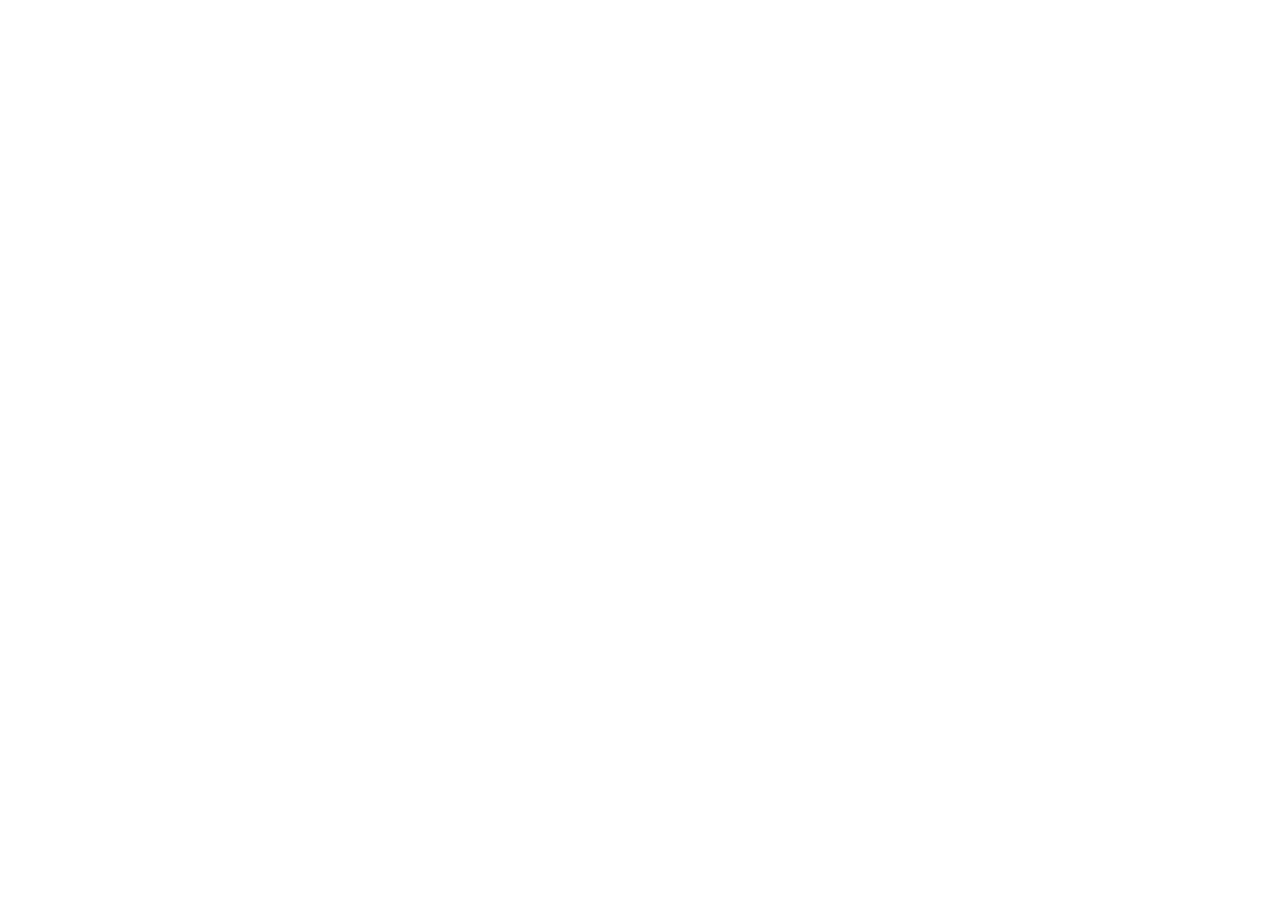
==== Fichiers_prog/index.html @ a29bec9f "organisation des fichiers" ====
<!DOCTYPE html>
<html lang="fr">
<head>
    <meta charset="UTF-8">
    <meta name="viewport" content="width=device-width, initial-scale=1.0">
    <link rel="stylesheet" href="portfolio.css">
    <title></title>
</head>
<script src="portfolio.js"></script>
<body>

</body>
</html>
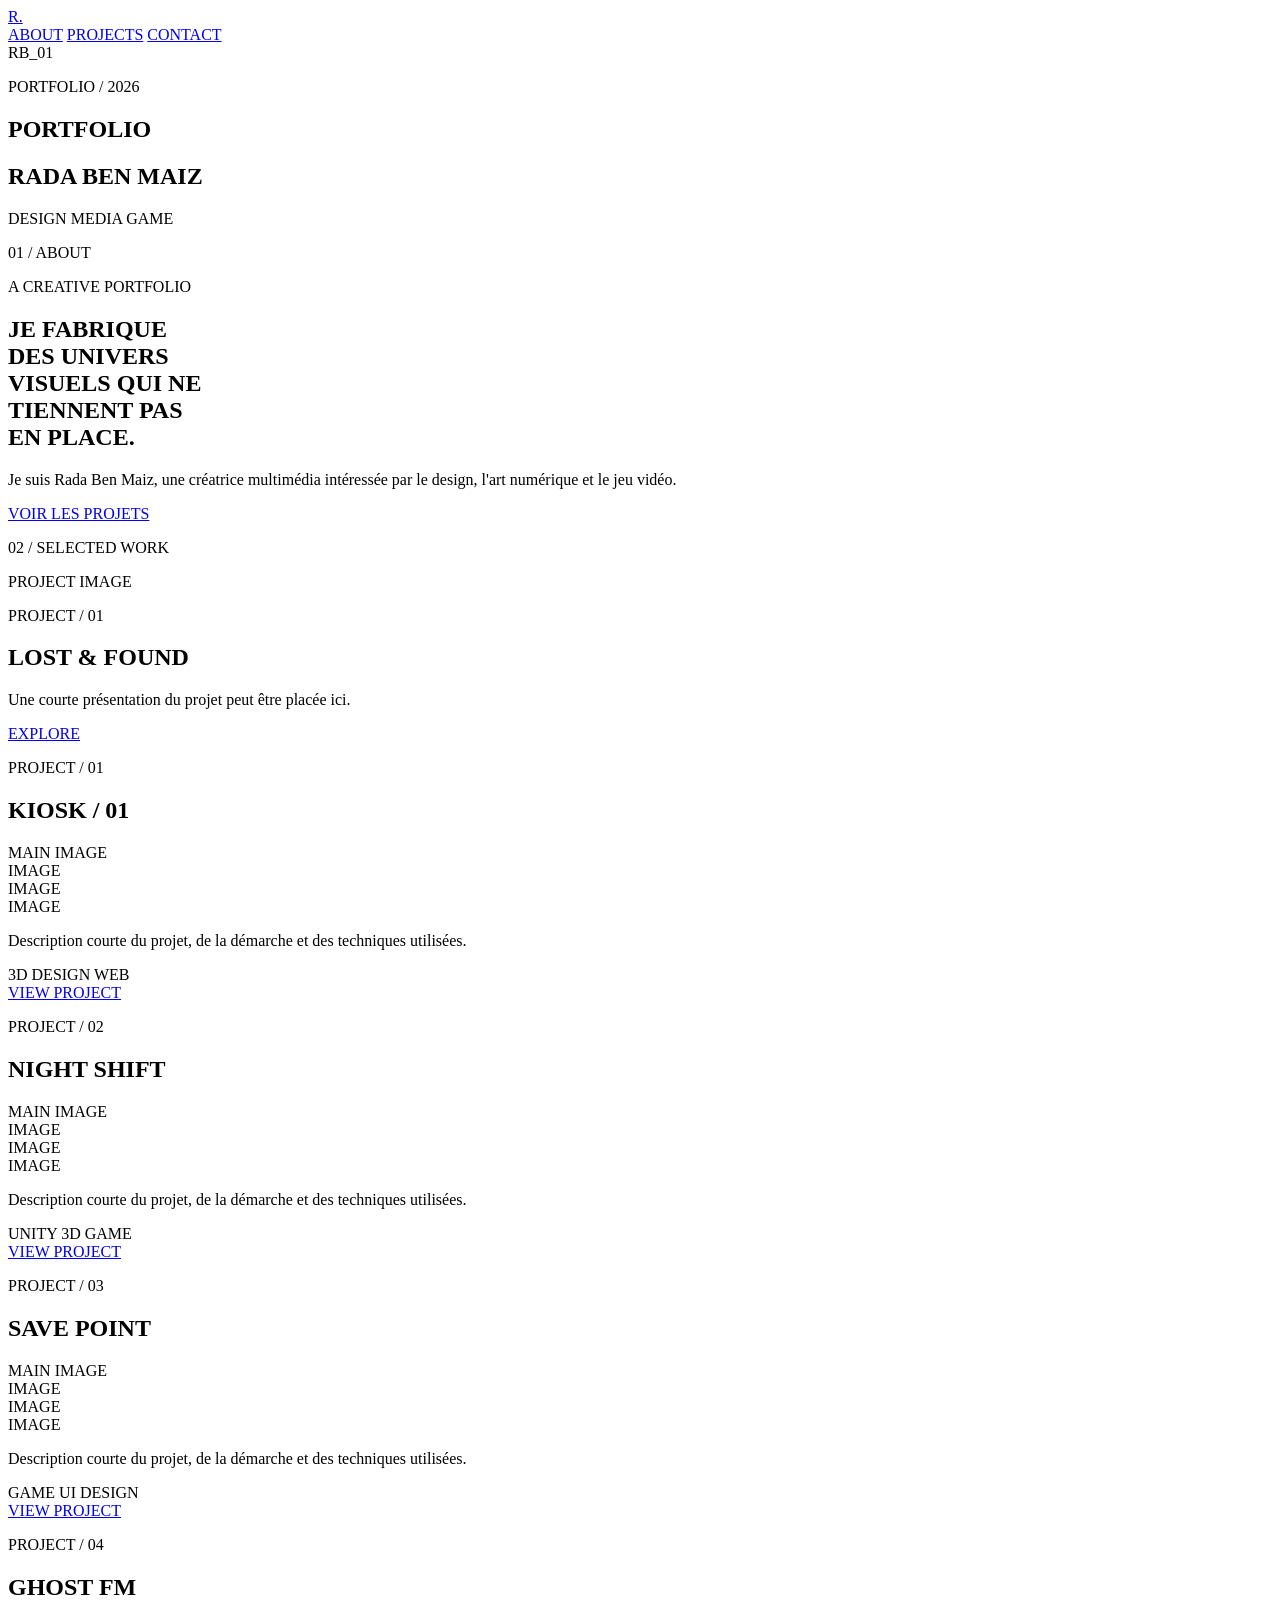
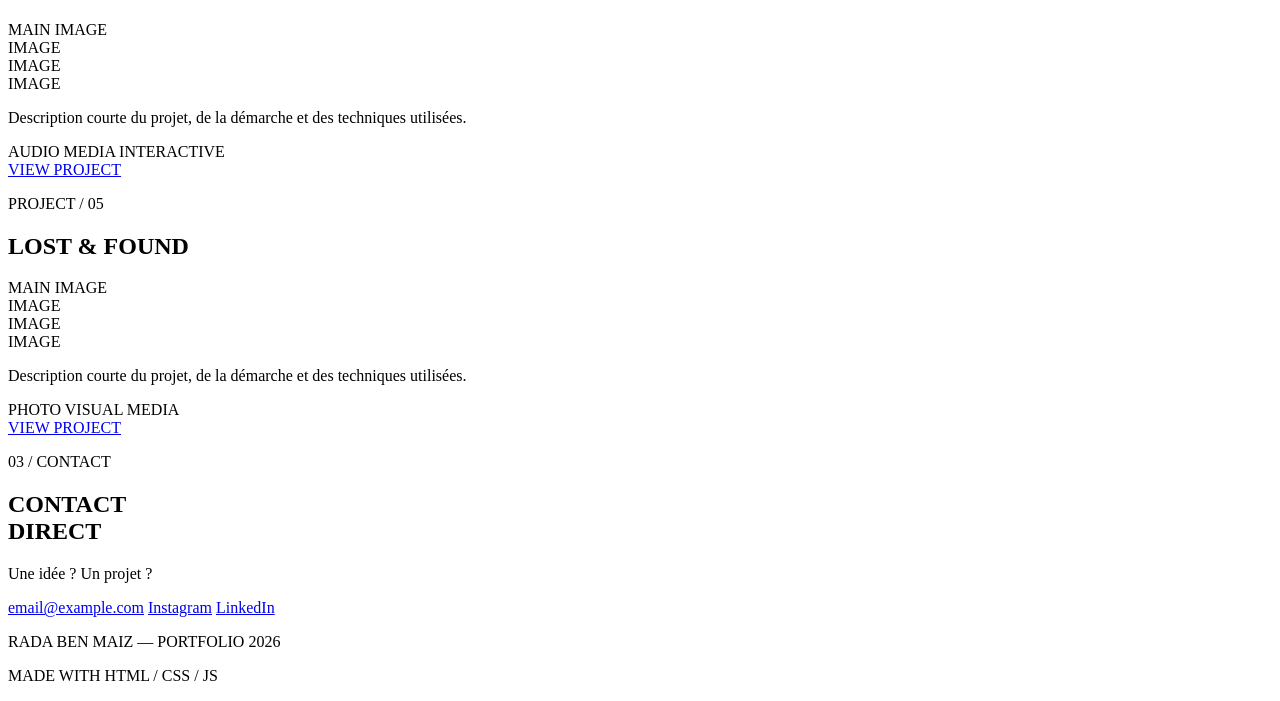
==== commit 022be4a3: "commit code squelette du site (ai)" ====
--- a/Fichiers_prog/index.html
+++ b/Fichiers_prog/index.html
@@ -3,11 +3,335 @@
 <head>
     <meta charset="UTF-8">
     <meta name="viewport" content="width=device-width, initial-scale=1.0">
-    <link rel="stylesheet" href="portfolio.css">
-    <title></title>
+
+    <title>Portfolio — Rada Ben Maiz</title>
+
+    <!-- Google Fonts -->
+    <link rel="preconnect" href="https://fonts.googleapis.com">
+    <link rel="preconnect" href="https://fonts.gstatic.com" crossorigin>
+    <link href="https://fonts.googleapis.com/css2?family=Bangers&family=Space+Mono:wght@400;700&display=swap" rel="stylesheet">
+
+    <link rel="stylesheet" href="Documentation/portfolio.css">
 </head>
-<script src="portfolio.js"></script>
+
 <body>
+
+    <!-- =========================
+         HEADER
+    ========================== -->
+    <header class="site-header">
+        <a href="#home" class="logo">R.</a>
+
+        <nav class="main-nav">
+            <a href="#about">ABOUT</a>
+            <a href="#projects">PROJECTS</a>
+            <a href="#contact">CONTACT</a>
+        </nav>
+
+        <span class="header-code">RB_01</span>
+    </header>
+
+
+    <main>
+
+        <!-- =========================
+             HERO
+        ========================== -->
+        <section id="home" class="hero section-dark">
+
+            <div class="hero-decoration hero-green"></div>
+
+            <p class="small-label">PORTFOLIO / 2026</p>
+
+            <h1>PORTFOLIO</h1>
+
+            <h2>RADA BEN MAIZ</h2>
+
+            <div class="hero-note">
+                <span>DESIGN</span>
+                <span>MEDIA</span>
+                <span>GAME</span>
+            </div>
+
+            <div class="hero-line"></div>
+
+        </section>
+
+
+        <!-- =========================
+             INTRODUCTION
+        ========================== -->
+        <section id="about" class="intro section-pink">
+
+            <p class="small-label">01 / ABOUT</p>
+
+            <div class="intro-content">
+                <div>
+                    <p class="intro-small">A CREATIVE PORTFOLIO</p>
+
+                    <h2>
+                        JE FABRIQUE<br>
+                        DES UNIVERS<br>
+                        VISUELS QUI NE<br>
+                        TIENNENT PAS<br>
+                        EN PLACE.
+                    </h2>
+                </div>
+
+                <div class="intro-text">
+                    <p>
+                        Je suis Rada Ben Maiz, une créatrice multimédia
+                        intéressée par le design, l'art numérique et le jeu vidéo.
+                    </p>
+
+                    <a href="#projects" class="button">VOIR LES PROJETS</a>
+                </div>
+            </div>
+
+        </section>
+
+
+        <!-- =========================
+             PROJECT INTRO / FEATURED
+        ========================== -->
+        <section class="featured section-dark">
+
+            <p class="small-label">02 / SELECTED WORK</p>
+
+            <div class="featured-card">
+                <div class="image-placeholder">
+                    <span>PROJECT IMAGE</span>
+                </div>
+
+                <div class="featured-info">
+                    <p class="project-number">PROJECT / 01</p>
+                    <h2>LOST & FOUND</h2>
+                    <p>
+                        Une courte présentation du projet peut être placée ici.
+                    </p>
+
+                    <a href="#projects" class="button button-green">EXPLORE</a>
+                </div>
+            </div>
+
+        </section>
+
+
+        <!-- =========================
+             PROJECTS
+        ========================== -->
+        <section id="projects" class="projects">
+
+            <!-- KIOSK -->
+            <article class="project project-green">
+
+                <div class="project-header">
+                    <p class="small-label">PROJECT / 01</p>
+                    <h2>KIOSK / 01</h2>
+                </div>
+
+                <div class="project-main-image image-placeholder">
+                    <span>MAIN IMAGE</span>
+                </div>
+
+                <div class="project-gallery">
+                    <div class="image-placeholder"><span>IMAGE</span></div>
+                    <div class="image-placeholder"><span>IMAGE</span></div>
+                    <div class="image-placeholder"><span>IMAGE</span></div>
+                </div>
+
+                <div class="project-description">
+                    <p>
+                        Description courte du projet, de la démarche et des
+                        techniques utilisées.
+                    </p>
+
+                    <div class="tags">
+                        <span>3D</span>
+                        <span>DESIGN</span>
+                        <span>WEB</span>
+                    </div>
+
+                    <a href="#" class="button button-green">VIEW PROJECT</a>
+                </div>
+
+            </article>
+
+
+            <!-- NIGHT SHIFT -->
+            <article class="project project-pink">
+
+                <div class="project-header">
+                    <p class="small-label">PROJECT / 02</p>
+                    <h2>NIGHT SHIFT</h2>
+                </div>
+
+                <div class="project-main-image image-placeholder">
+                    <span>MAIN IMAGE</span>
+                </div>
+
+                <div class="project-gallery">
+                    <div class="image-placeholder"><span>IMAGE</span></div>
+                    <div class="image-placeholder"><span>IMAGE</span></div>
+                    <div class="image-placeholder"><span>IMAGE</span></div>
+                </div>
+
+                <div class="project-description">
+                    <p>
+                        Description courte du projet, de la démarche et des
+                        techniques utilisées.
+                    </p>
+
+                    <div class="tags">
+                        <span>UNITY</span>
+                        <span>3D</span>
+                        <span>GAME</span>
+                    </div>
+
+                    <a href="#" class="button button-pink">VIEW PROJECT</a>
+                </div>
+
+            </article>
+
+
+            <!-- SAVE POINT -->
+            <article class="project project-green">
+
+                <div class="project-header">
+                    <p class="small-label">PROJECT / 03</p>
+                    <h2>SAVE POINT</h2>
+                </div>
+
+                <div class="project-main-image image-placeholder">
+                    <span>MAIN IMAGE</span>
+                </div>
+
+                <div class="project-gallery">
+                    <div class="image-placeholder"><span>IMAGE</span></div>
+                    <div class="image-placeholder"><span>IMAGE</span></div>
+                    <div class="image-placeholder"><span>IMAGE</span></div>
+                </div>
+
+                <div class="project-description">
+                    <p>
+                        Description courte du projet, de la démarche et des
+                        techniques utilisées.
+                    </p>
+
+                    <div class="tags">
+                        <span>GAME</span>
+                        <span>UI</span>
+                        <span>DESIGN</span>
+                    </div>
+
+                    <a href="#" class="button button-green">VIEW PROJECT</a>
+                </div>
+
+            </article>
+
+
+            <!-- GHOST FM -->
+            <article class="project project-pink">
+
+                <div class="project-header">
+                    <p class="small-label">PROJECT / 04</p>
+                    <h2>GHOST FM</h2>
+                </div>
+
+                <div class="project-main-image image-placeholder">
+                    <span>MAIN IMAGE</span>
+                </div>
+
+                <div class="project-gallery">
+                    <div class="image-placeholder"><span>IMAGE</span></div>
+                    <div class="image-placeholder"><span>IMAGE</span></div>
+                    <div class="image-placeholder"><span>IMAGE</span></div>
+                </div>
+
+                <div class="project-description">
+                    <p>
+                        Description courte du projet, de la démarche et des
+                        techniques utilisées.
+                    </p>
+
+                    <div class="tags">
+                        <span>AUDIO</span>
+                        <span>MEDIA</span>
+                        <span>INTERACTIVE</span>
+                    </div>
+
+                    <a href="#" class="button button-pink">VIEW PROJECT</a>
+                </div>
+
+            </article>
+
+
+            <!-- LOST & FOUND -->
+            <article class="project project-green">
+
+                <div class="project-header">
+                    <p class="small-label">PROJECT / 05</p>
+                    <h2>LOST & FOUND</h2>
+                </div>
+
+                <div class="project-main-image image-placeholder">
+                    <span>MAIN IMAGE</span>
+                </div>
+
+                <div class="project-gallery">
+                    <div class="image-placeholder"><span>IMAGE</span></div>
+                    <div class="image-placeholder"><span>IMAGE</span></div>
+                    <div class="image-placeholder"><span>IMAGE</span></div>
+                </div>
+
+                <div class="project-description">
+                    <p>
+                        Description courte du projet, de la démarche et des
+                        techniques utilisées.
+                    </p>
+
+                    <div class="tags">
+                        <span>PHOTO</span>
+                        <span>VISUAL</span>
+                        <span>MEDIA</span>
+                    </div>
+
+                    <a href="#" class="button button-green">VIEW PROJECT</a>
+                </div>
+
+            </article>
+
+        </section>
+
+
+        <!-- =========================
+             CONTACT
+        ========================== -->
+        <section id="contact" class="contact section-pink">
+
+            <p class="small-label">03 / CONTACT</p>
+
+            <h2>
+                CONTACT<br>
+                DIRECT
+            </h2>
+
+            <div class="contact-box">
+                <p>Une idée ? Un projet ?</p>
+                <a href="mailto:email@example.com">email@example.com</a>
+                <a href="#">Instagram</a>
+                <a href="#">LinkedIn</a>
+            </div>
+
+        </section>
+
+    </main>
+
+
+    <footer class="site-footer">
+        <p>RADA BEN MAIZ — PORTFOLIO 2026</p>
+        <p>MADE WITH HTML / CSS / JS</p>
+    </footer>
 
 </body>
 </html>
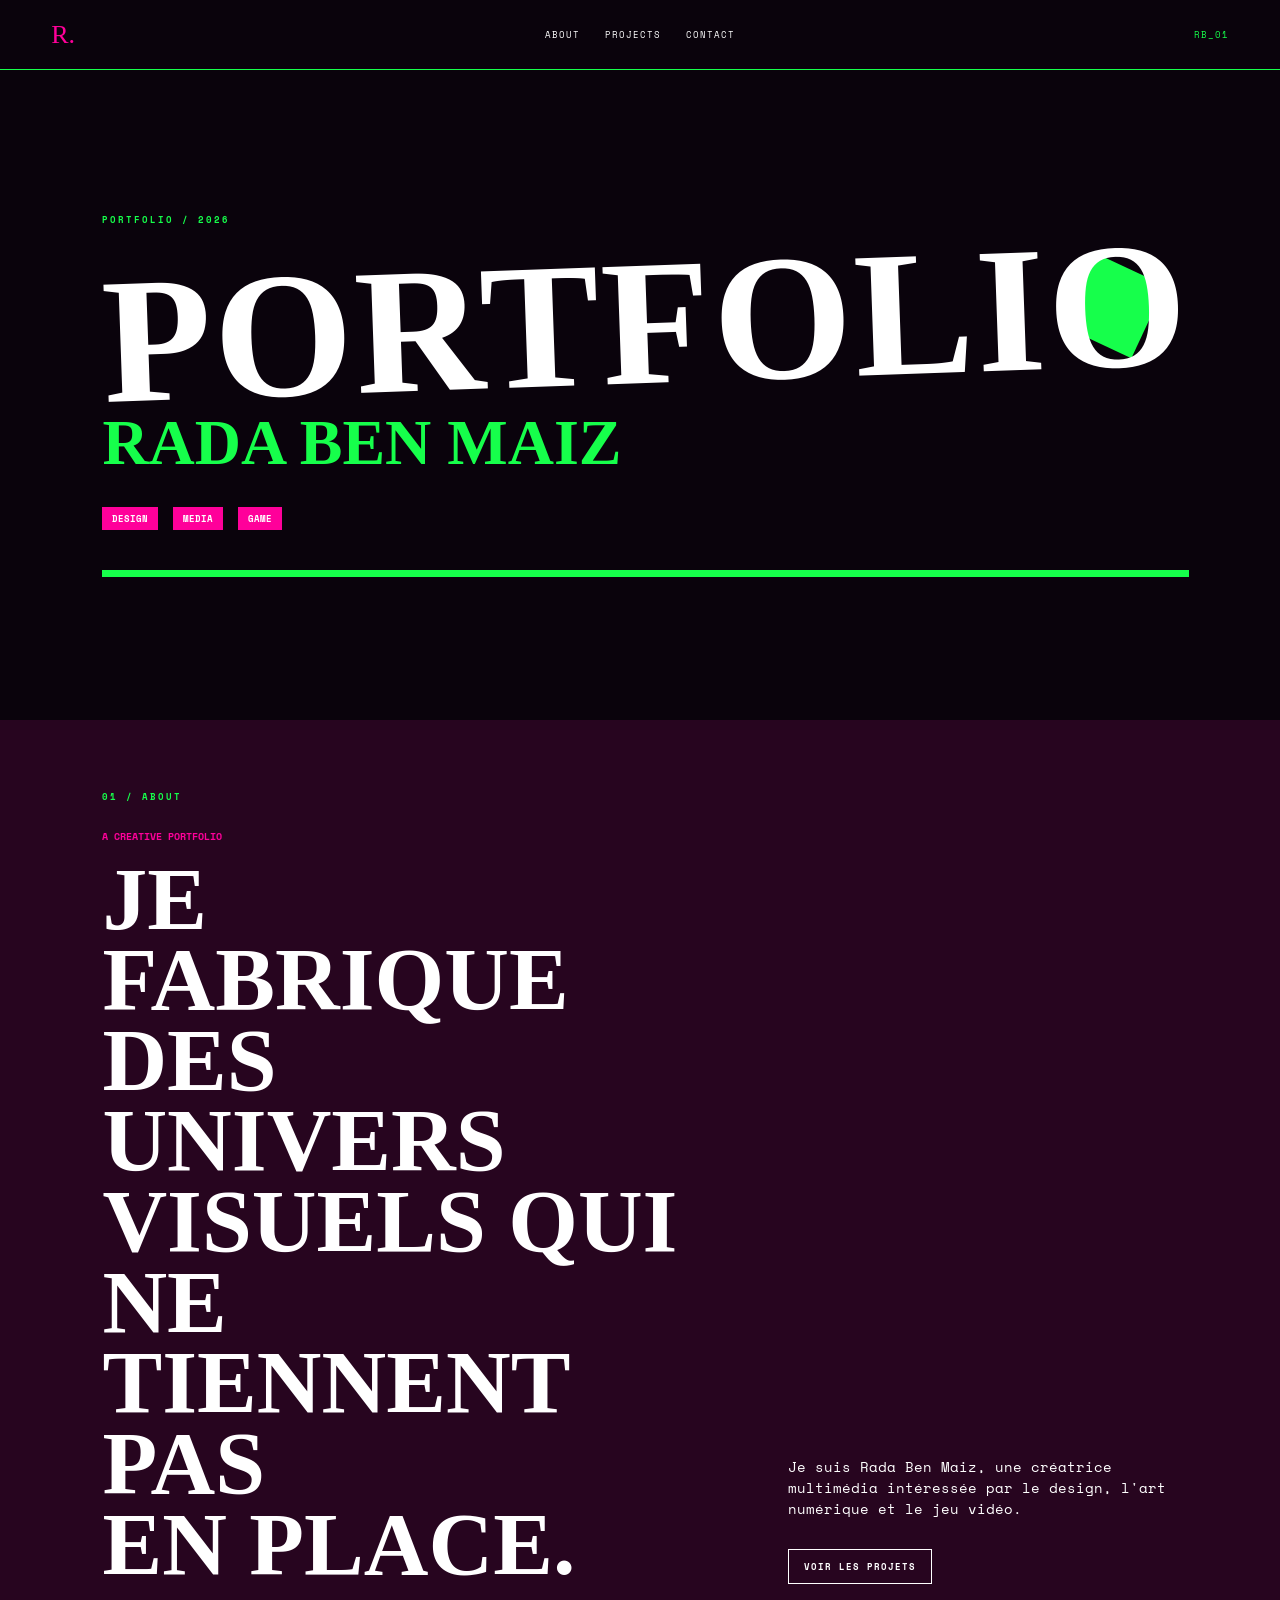
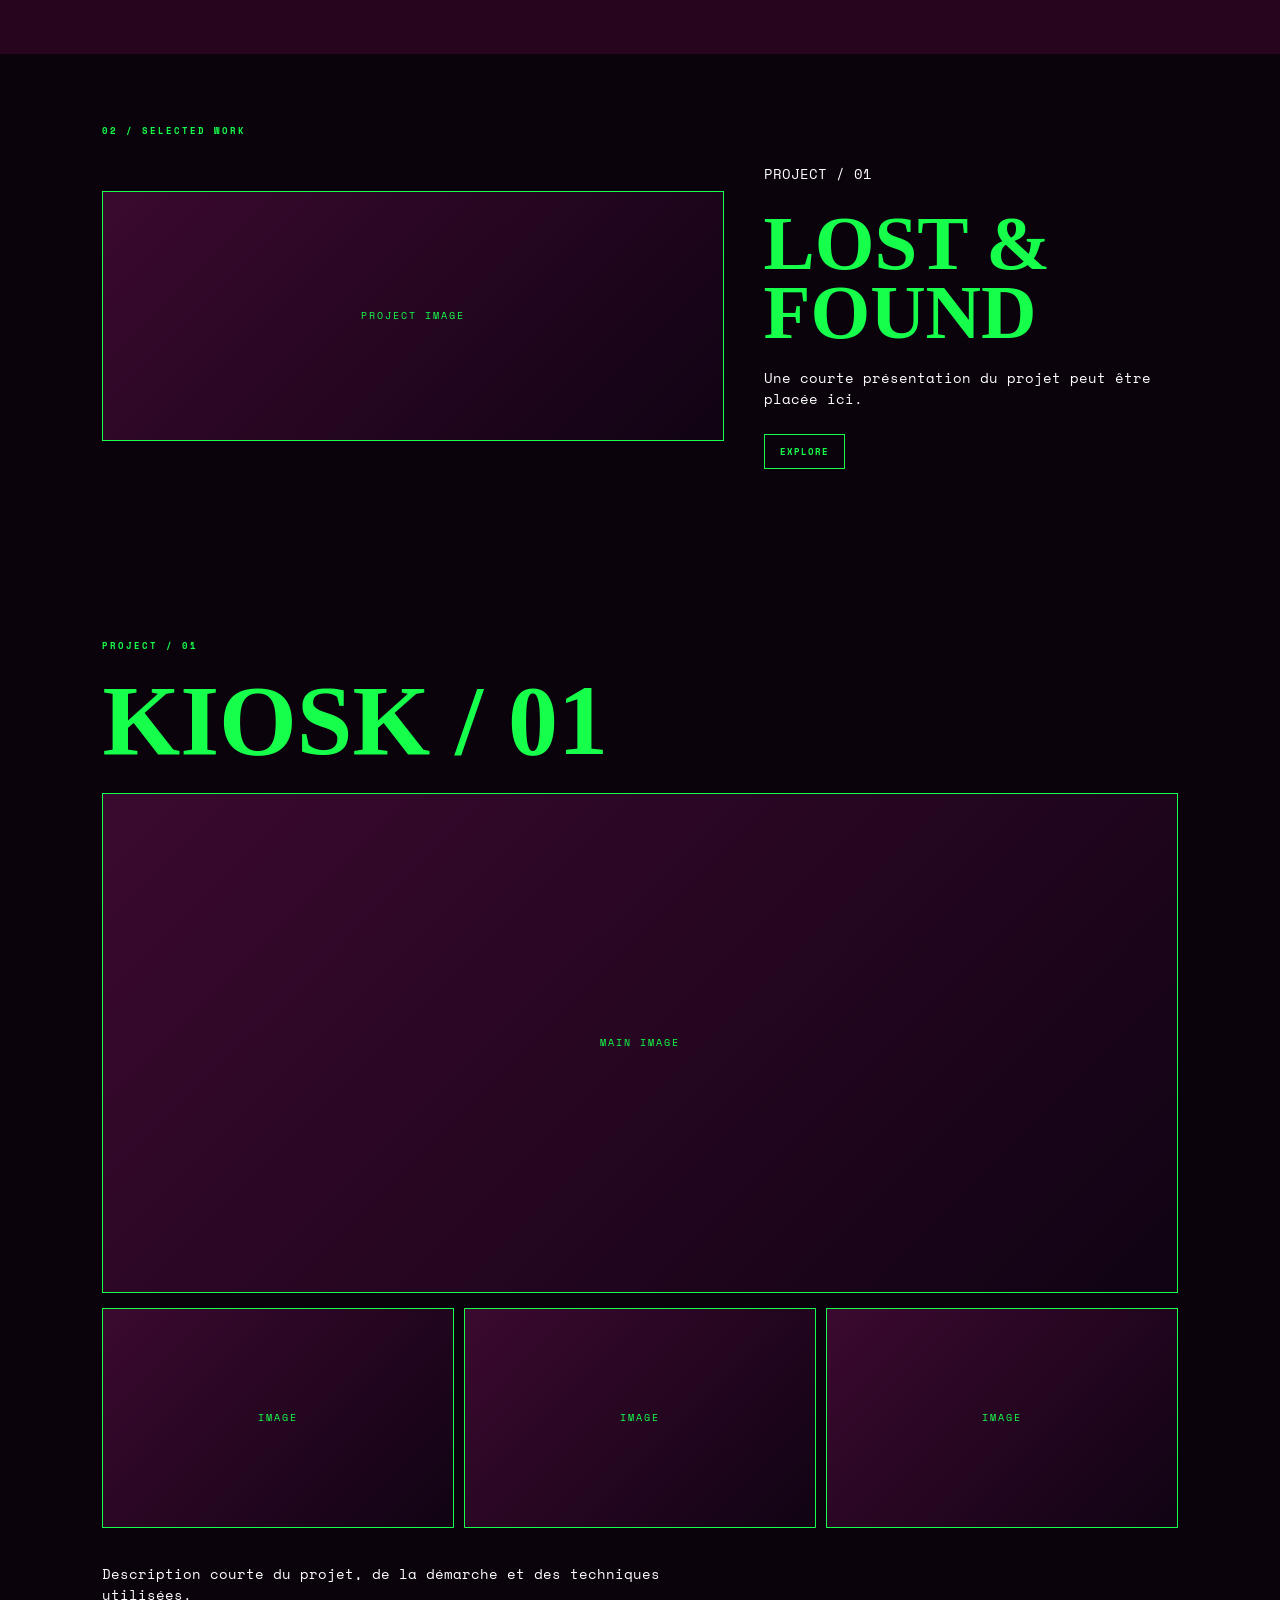
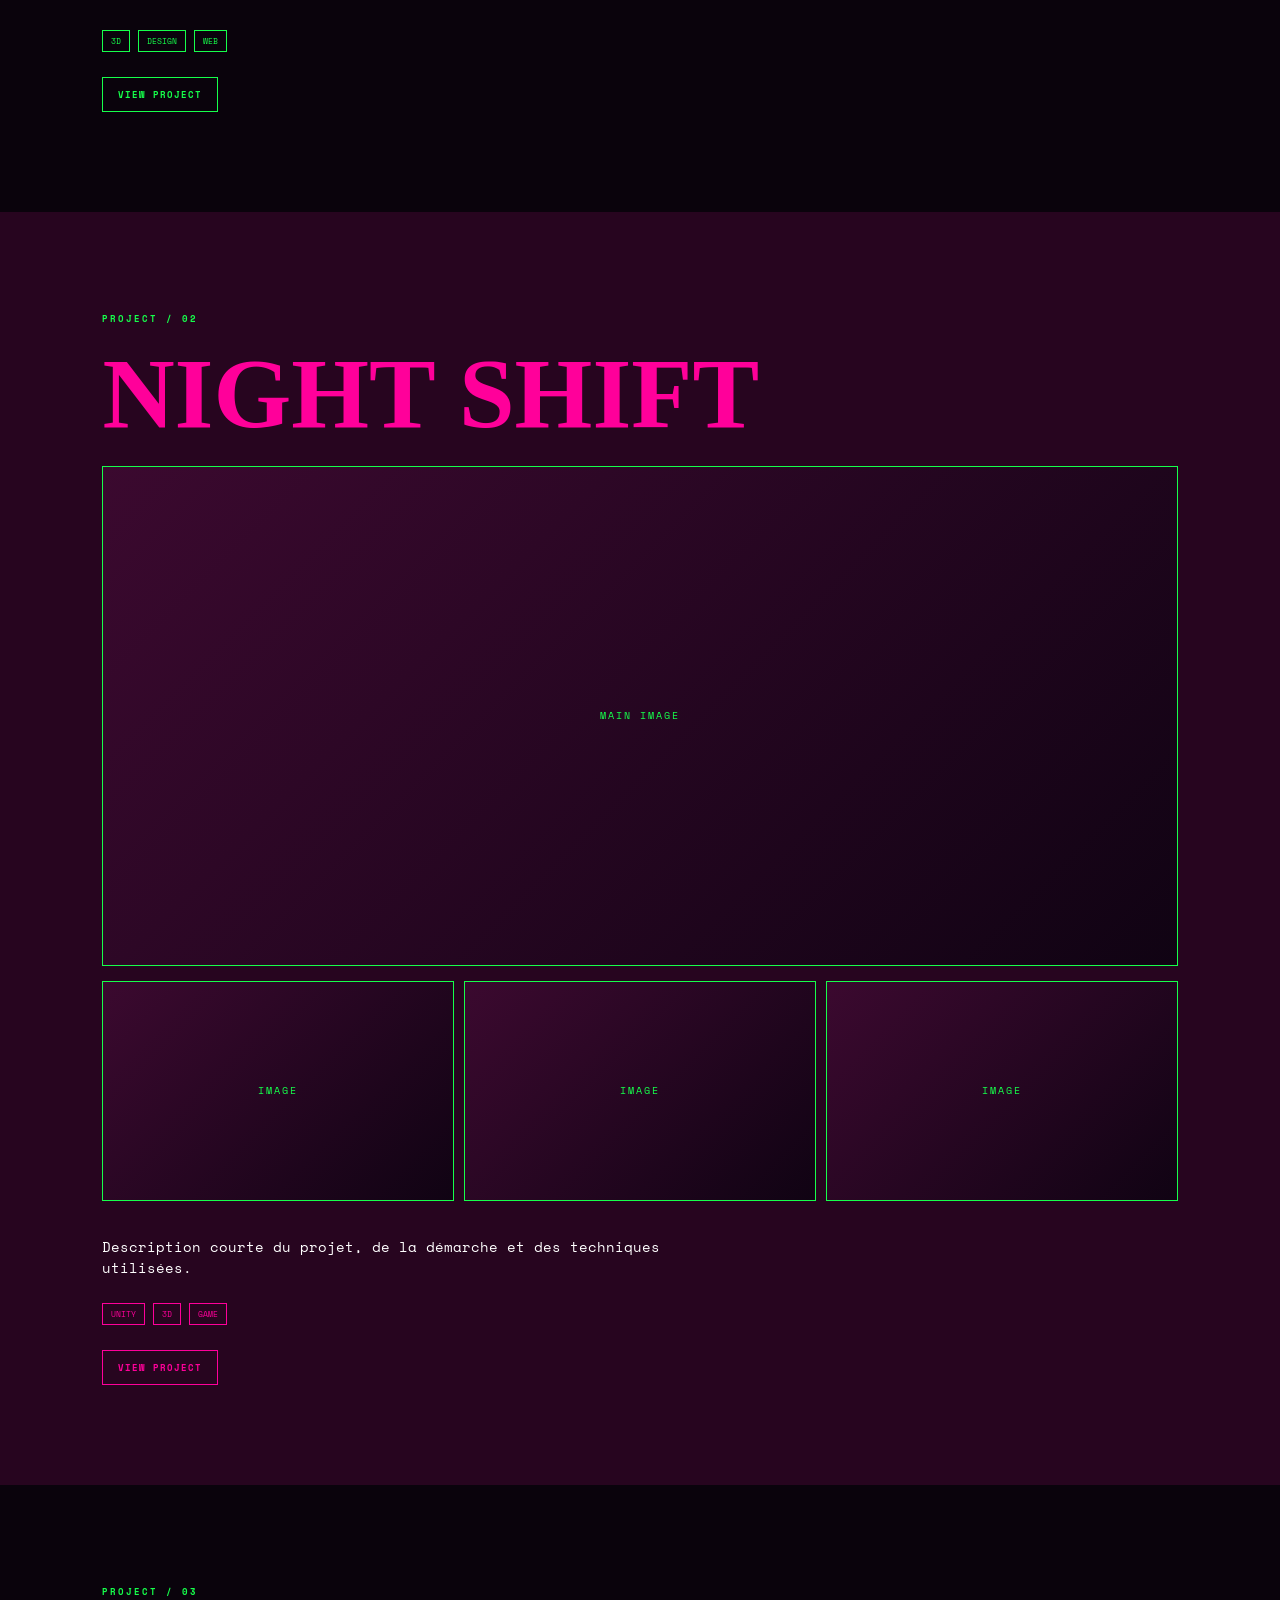
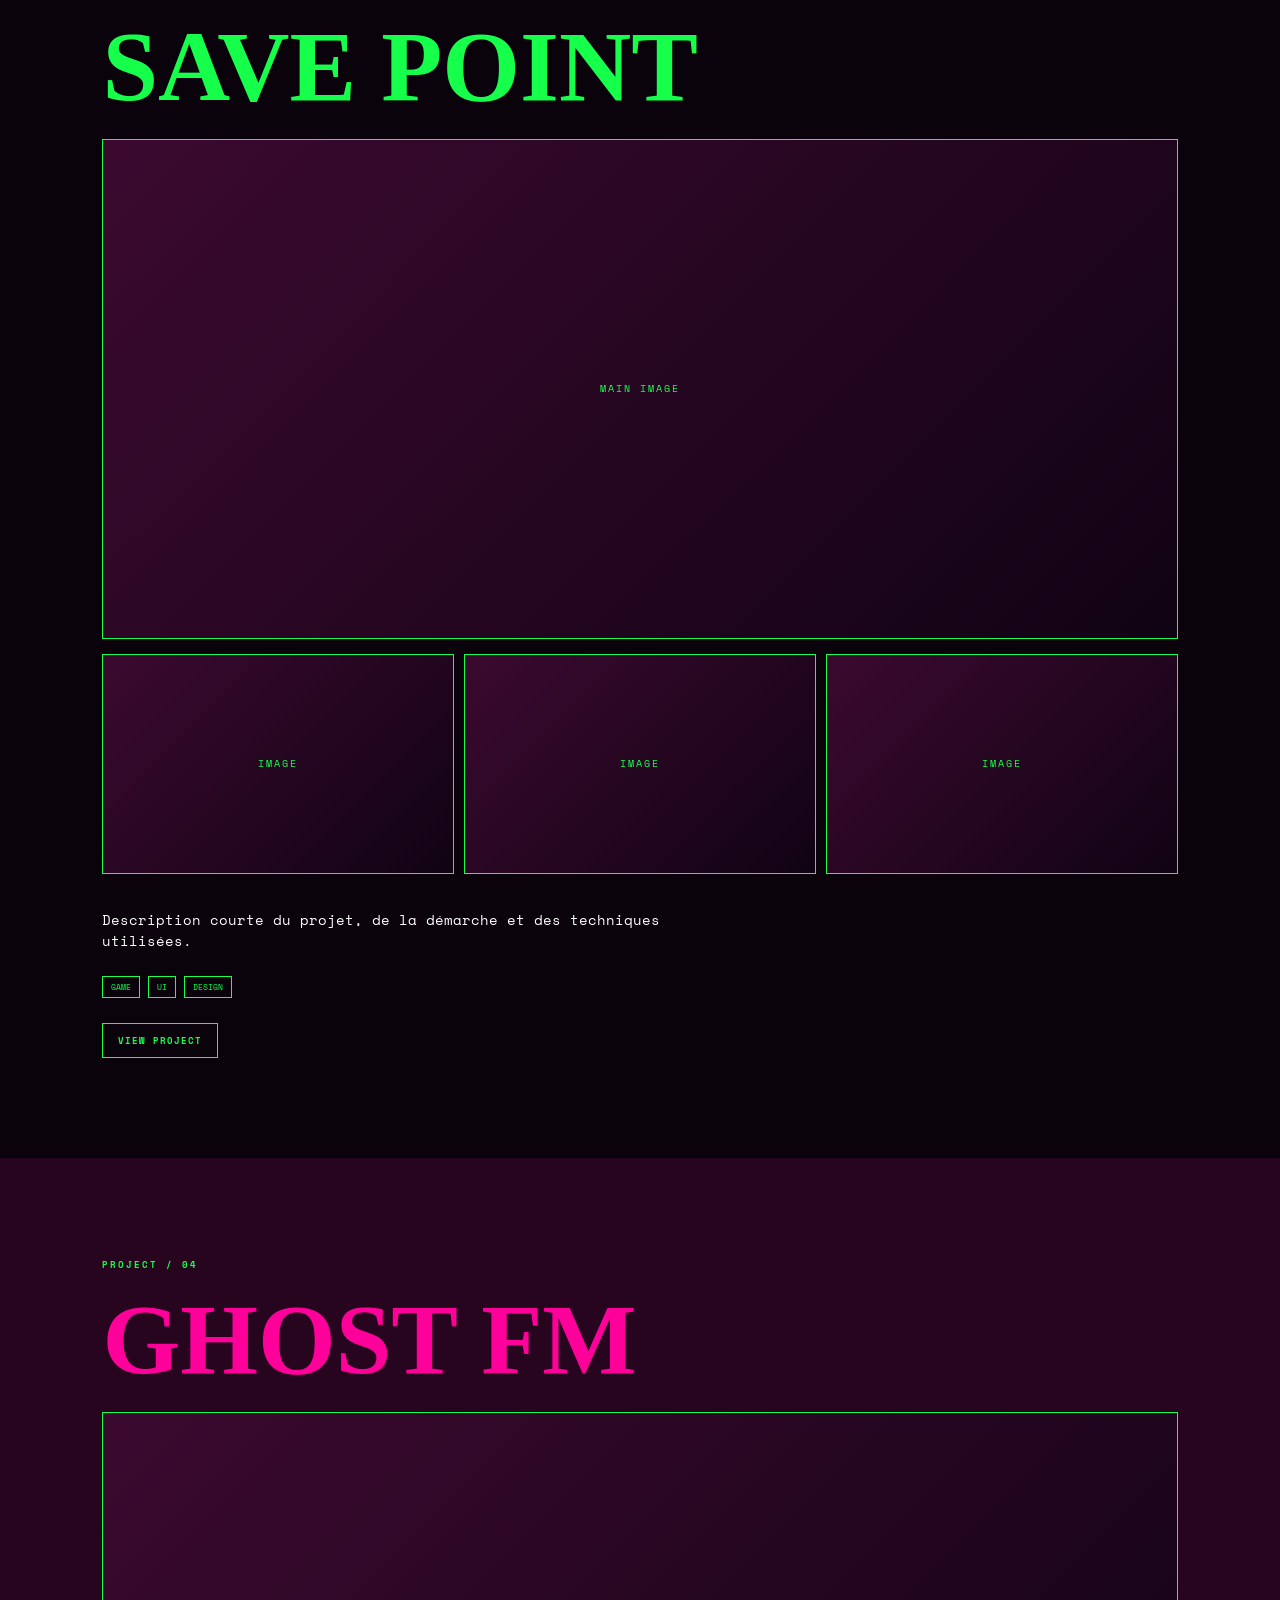
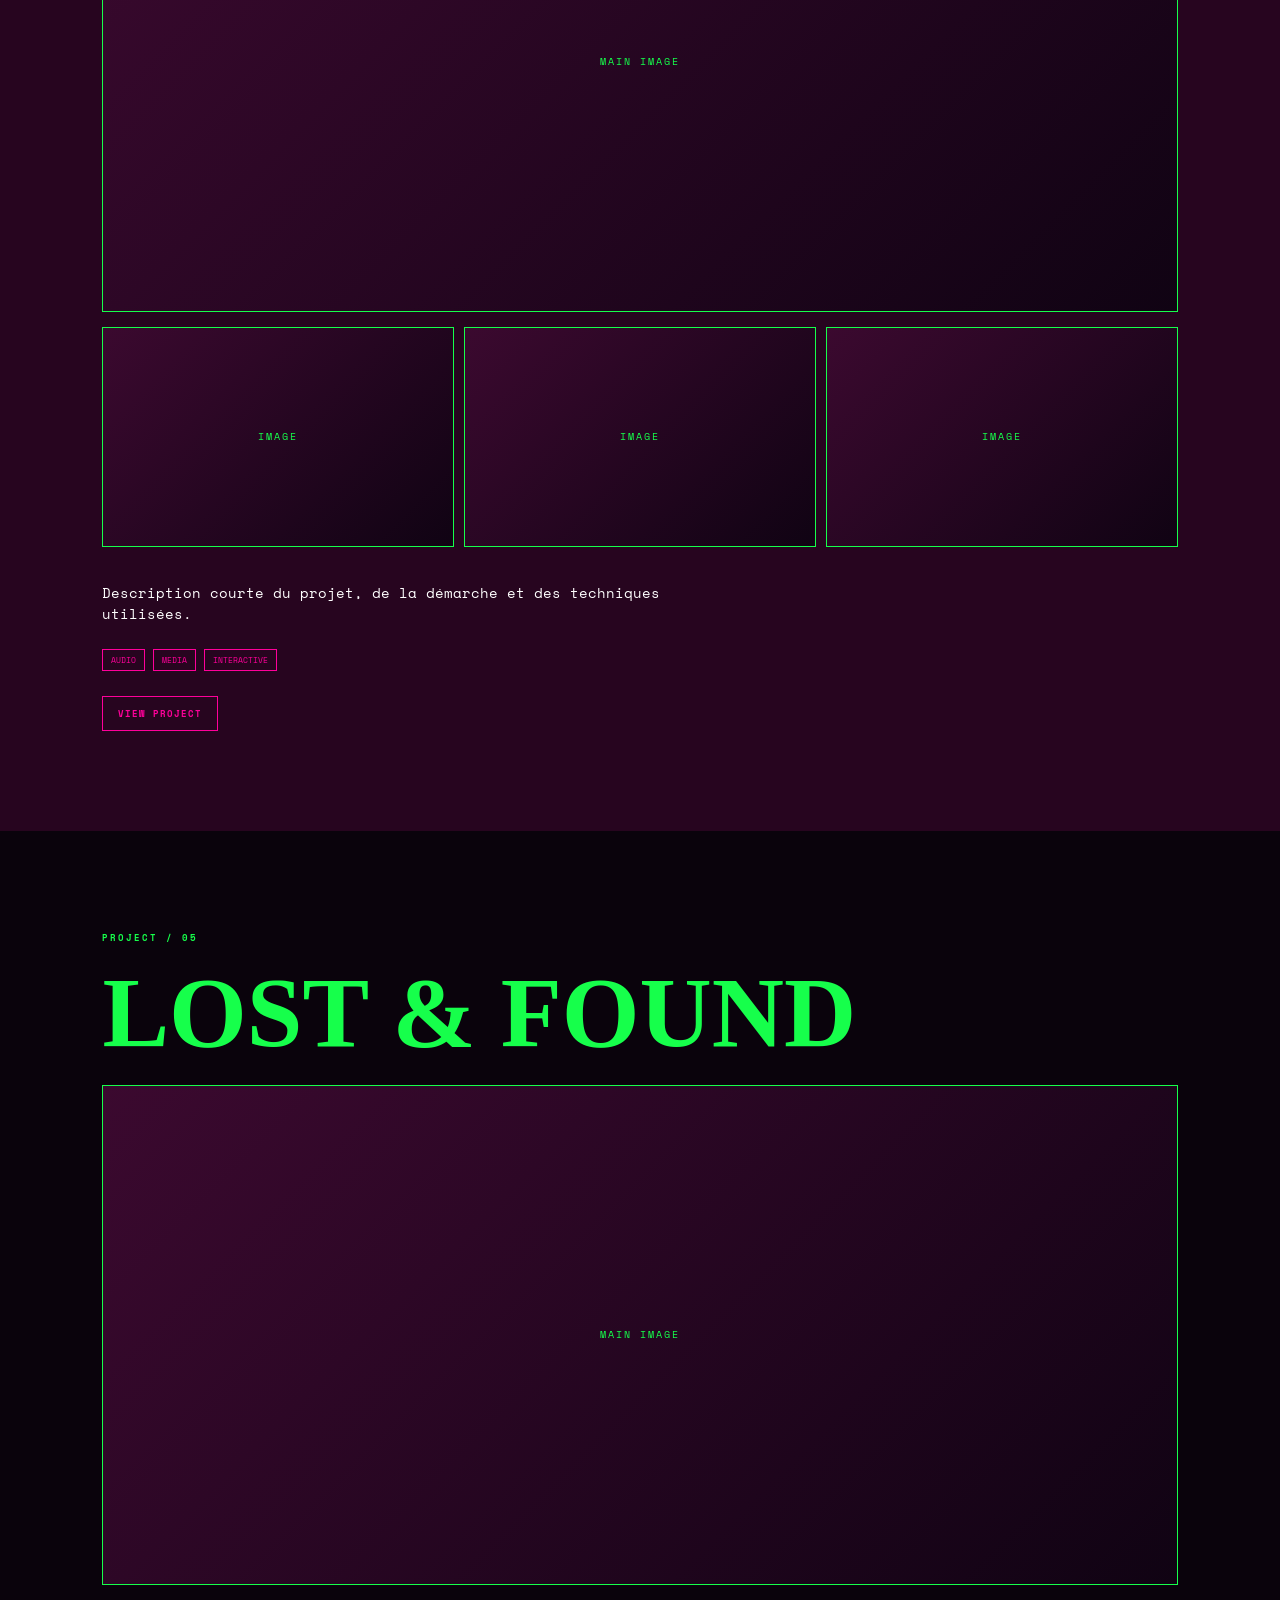
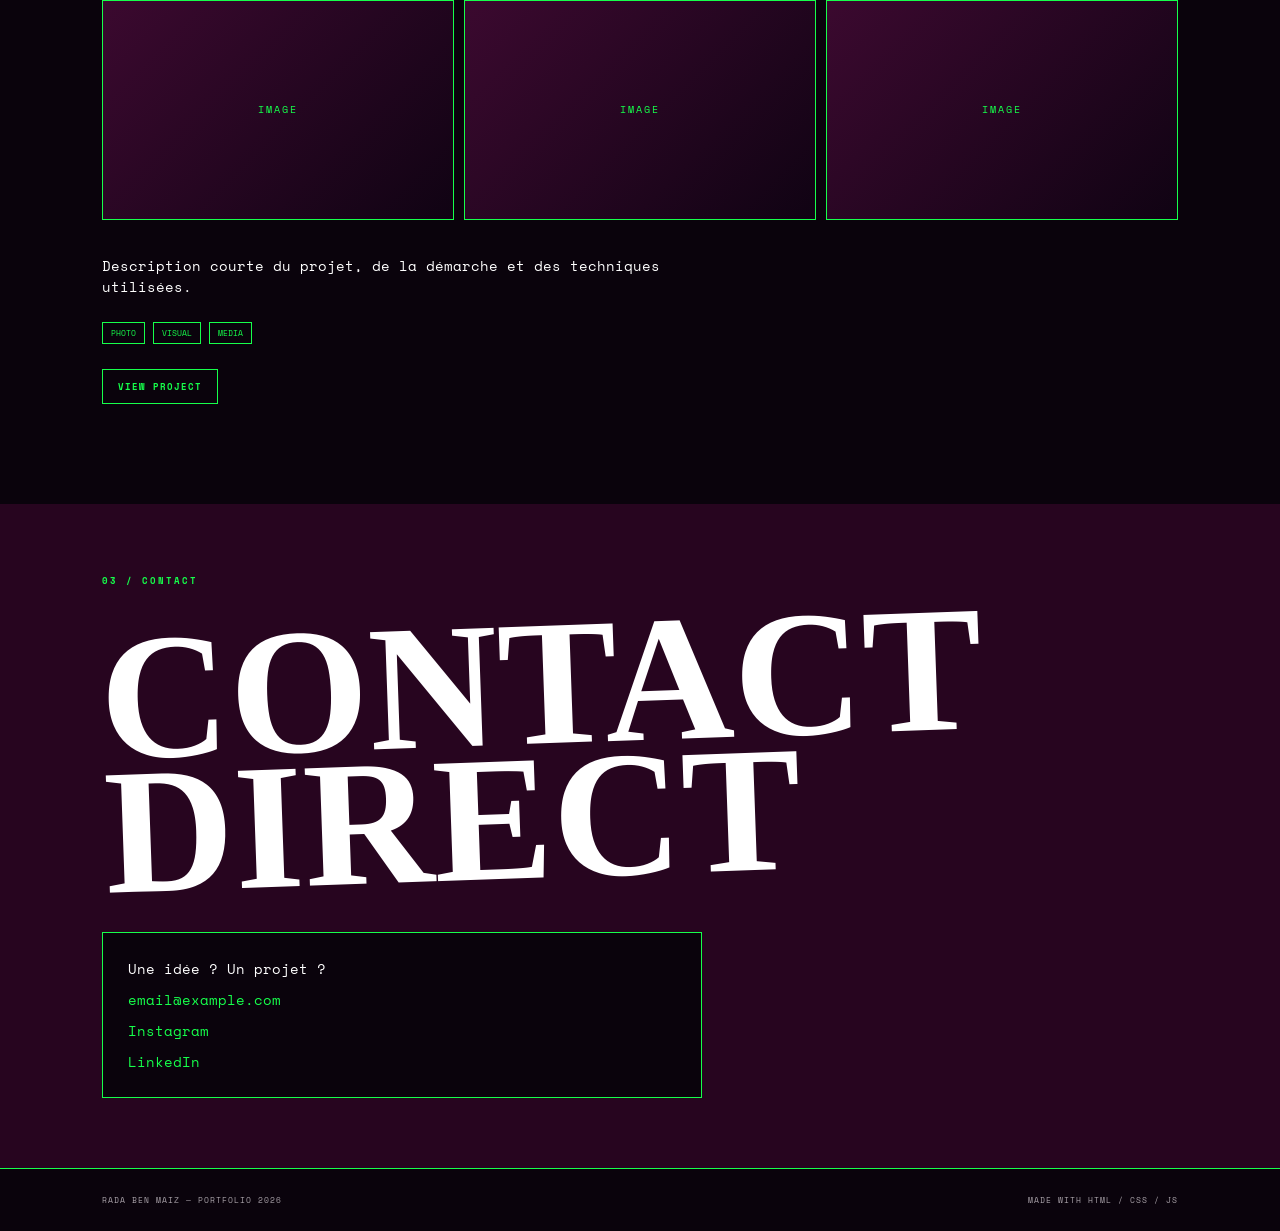
==== commit a5c29094: "commit ajout d'infromations dans le journal, modification du HTML afin de reparer des bugs manuellem" ====
--- a/Fichiers_prog/index.html
+++ b/Fichiers_prog/index.html
@@ -11,7 +11,7 @@
     <link rel="preconnect" href="https://fonts.gstatic.com" crossorigin>
     <link href="https://fonts.googleapis.com/css2?family=Bangers&family=Space+Mono:wght@400;700&display=swap" rel="stylesheet">
 
-    <link rel="stylesheet" href="Documentation/portfolio.css">
+    <link rel="stylesheet" href="/Fichiers_prog/portfolio.css">
 </head>
 
 <body>
--- a/Fichiers_prog/portfolio.css
+++ b/Fichiers_prog/portfolio.css
@@ -0,0 +1,556 @@
+/* ==================================================
+   VARIABLES
+================================================== */
+
+:root {
+    --black: #0a030c;
+    --black-soft: #100313;
+    --purple: #27051f;
+    --purple-light: #3b092f;
+
+    --green: #16ff4b;
+    --pink: #ff009a;
+
+    --white: #ffffff;
+    --grey: #aaa3aa;
+
+    --font-title: "Bangers", cursive;
+    --font-body: "Space Mono", monospace;
+}
+
+
+/* ==================================================
+   RESET / BASE
+================================================== */
+
+* {
+    box-sizing: border-box;
+    margin: 0;
+    padding: 0;
+}
+
+html {
+    scroll-behavior: smooth;
+}
+
+body {
+    background: var(--black);
+    color: var(--white);
+    font-family: var(--font-body);
+    font-size: 14px;
+    line-height: 1.5;
+}
+
+img {
+    display: block;
+    max-width: 100%;
+}
+
+a {
+    color: inherit;
+    text-decoration: none;
+}
+
+
+/* ==================================================
+   HEADER
+================================================== */
+
+.site-header {
+    min-height: 55px;
+    padding: 15px 4vw;
+
+    display: grid;
+    grid-template-columns: 1fr auto 1fr;
+    align-items: center;
+
+    border-bottom: 1px solid var(--green);
+    background: var(--black);
+
+    position: sticky;
+    top: 0;
+    z-index: 10;
+}
+
+.logo {
+    color: var(--pink);
+    font-family: var(--font-title);
+    font-size: 26px;
+}
+
+.main-nav {
+    display: grid;
+    grid-template-columns: repeat(3, auto);
+    gap: 25px;
+}
+
+.main-nav a,
+.header-code {
+    font-size: 9px;
+    letter-spacing: 1px;
+}
+
+.main-nav a:hover {
+    color: var(--green);
+}
+
+.header-code {
+    justify-self: end;
+    color: var(--green);
+}
+
+
+/* ==================================================
+   GENERAL SECTIONS
+================================================== */
+
+section {
+    padding: 70px 8vw;
+}
+
+.section-dark {
+    background: var(--black);
+}
+
+.section-pink {
+    background: var(--purple);
+}
+
+.small-label {
+    margin-bottom: 25px;
+
+    color: var(--green);
+    font-size: 9px;
+    font-weight: 700;
+    letter-spacing: 2px;
+    text-transform: uppercase;
+}
+
+
+/* ==================================================
+   HERO
+================================================== */
+
+.hero {
+    min-height: 650px;
+
+    display: grid;
+    align-content: center;
+
+    position: relative;
+    overflow: hidden;
+}
+
+.hero h1 {
+    width: fit-content;
+
+    color: var(--white);
+    font-family: var(--font-title);
+    font-size: clamp(80px, 14vw, 190px);
+    line-height: 0.8;
+    letter-spacing: 2px;
+
+    transform: rotate(-2deg);
+}
+
+.hero h2 {
+    margin-top: 20px;
+
+    color: var(--green);
+    font-family: var(--font-title);
+    font-size: clamp(30px, 5vw, 65px);
+    line-height: 0.9;
+}
+
+.hero-note {
+    margin-top: 35px;
+
+    display: grid;
+    grid-template-columns: repeat(3, max-content);
+    gap: 15px;
+}
+
+.hero-note span {
+    padding: 5px 10px;
+
+    background: var(--pink);
+    color: var(--white);
+
+    font-size: 9px;
+    font-weight: 700;
+}
+
+.hero-line {
+    width: 100%;
+    height: 7px;
+
+    margin-top: 40px;
+
+    background: var(--green);
+}
+
+.hero-decoration {
+    width: 80px;
+    height: 80px;
+
+    position: absolute;
+    right: 10%;
+    top: 30%;
+
+    background: var(--green);
+
+    transform: rotate(25deg);
+}
+
+
+/* ==================================================
+   INTRO
+================================================== */
+
+.intro-content {
+    display: grid;
+    grid-template-columns: 1.5fr 1fr;
+    gap: 8vw;
+    align-items: end;
+}
+
+.intro-small {
+    color: var(--pink);
+    font-size: 10px;
+    font-weight: 700;
+    margin-bottom: 15px;
+}
+
+.intro h2 {
+    font-family: var(--font-title);
+    font-size: clamp(45px, 7vw, 95px);
+    line-height: 0.9;
+}
+
+.intro-text {
+    max-width: 420px;
+}
+
+.intro-text p {
+    margin-bottom: 30px;
+    color: var(--white);
+}
+
+
+/* ==================================================
+   BUTTONS
+================================================== */
+
+.button {
+    display: inline-block;
+
+    padding: 10px 15px;
+
+    border: 1px solid currentColor;
+
+    font-size: 9px;
+    font-weight: 700;
+    letter-spacing: 1px;
+
+    transition: 0.2s ease;
+}
+
+.button:hover {
+    background: var(--white);
+    color: var(--black);
+}
+
+.button-green {
+    color: var(--green);
+}
+
+.button-pink {
+    color: var(--pink);
+}
+
+
+/* ==================================================
+   FEATURED PROJECT
+================================================== */
+
+.featured-card {
+    display: grid;
+    grid-template-columns: 1.5fr 1fr;
+    gap: 40px;
+    align-items: center;
+}
+
+.image-placeholder {
+    min-height: 250px;
+
+    display: grid;
+    place-items: center;
+
+    border: 1px solid var(--green);
+    background:
+        linear-gradient(135deg, var(--purple-light), var(--black-soft));
+
+    color: var(--green);
+    font-size: 10px;
+    letter-spacing: 2px;
+}
+
+.featured-info h2 {
+    margin-bottom: 20px;
+
+    color: var(--green);
+    font-family: var(--font-title);
+    font-size: clamp(45px, 6vw, 80px);
+    line-height: 0.9;
+}
+
+.featured-info p {
+    margin-bottom: 25px;
+}
+
+
+/* ==================================================
+   PROJECTS
+================================================== */
+
+.projects {
+    padding: 0;
+}
+
+.project {
+    padding: 100px 8vw;
+}
+
+.project-green {
+    background: var(--black);
+}
+
+.project-pink {
+    background: var(--purple);
+}
+
+.project-header {
+    margin-bottom: 30px;
+}
+
+.project-header h2 {
+    font-family: var(--font-title);
+    font-size: clamp(55px, 8vw, 100px);
+    line-height: 0.85;
+}
+
+.project-green .project-header h2 {
+    color: var(--green);
+}
+
+.project-pink .project-header h2 {
+    color: var(--pink);
+}
+
+.project-main-image {
+    min-height: 500px;
+    margin-bottom: 15px;
+}
+
+.project-gallery {
+    display: grid;
+    grid-template-columns: repeat(3, 1fr);
+    gap: 10px;
+}
+
+.project-gallery .image-placeholder {
+    min-height: 220px;
+}
+
+.project-description {
+    max-width: 650px;
+    margin-top: 35px;
+}
+
+.project-description p {
+    margin-bottom: 25px;
+}
+
+.tags {
+    display: grid;
+    grid-template-columns: repeat(3, max-content);
+    gap: 8px;
+    margin-bottom: 25px;
+}
+
+.tags span {
+    padding: 4px 8px;
+    border: 1px solid currentColor;
+    font-size: 8px;
+}
+
+.project-green .tags span {
+    color: var(--green);
+}
+
+.project-pink .tags span {
+    color: var(--pink);
+}
+
+
+/* ==================================================
+   CONTACT
+================================================== */
+
+.contact {
+    min-height: 550px;
+
+    position: relative;
+    overflow: hidden;
+}
+
+.contact h2 {
+    color: var(--white);
+    font-family: var(--font-title);
+    font-size: clamp(90px, 14vw, 190px);
+    line-height: 0.75;
+    transform: rotate(-2deg);
+}
+
+.contact-box {
+    width: min(600px, 100%);
+    margin-top: 50px;
+    padding: 25px;
+
+    display: grid;
+    gap: 10px;
+
+    border: 1px solid var(--green);
+    background: var(--black);
+
+    color: var(--white);
+}
+
+.contact-box a {
+    color: var(--green);
+}
+
+.contact-box a:hover {
+    color: var(--pink);
+}
+
+
+/* ==================================================
+   FOOTER
+================================================== */
+
+.site-footer {
+    padding: 25px 8vw;
+
+    display: grid;
+    grid-template-columns: 1fr 1fr;
+
+    border-top: 1px solid var(--green);
+    background: var(--black);
+
+    color: var(--grey);
+    font-size: 8px;
+    letter-spacing: 1px;
+}
+
+.site-footer p:last-child {
+    justify-self: end;
+}
+
+
+/* ==================================================
+   TABLET
+================================================== */
+
+@media (max-width: 900px) {
+
+    .intro-content,
+    .featured-card {
+        grid-template-columns: 1fr;
+    }
+
+    .project-main-image {
+        min-height: 400px;
+    }
+
+}
+
+
+/* ==================================================
+   MOBILE
+================================================== */
+
+@media (max-width: 600px) {
+
+    body {
+        font-size: 12px;
+    }
+
+    section,
+    .project {
+        padding: 50px 6vw;
+    }
+
+    .site-header {
+        grid-template-columns: 1fr auto;
+    }
+
+    .main-nav {
+        display: none;
+    }
+
+    .hero {
+        min-height: 520px;
+    }
+
+    .hero h1 {
+        font-size: 22vw;
+    }
+
+    .hero h2 {
+        font-size: 10vw;
+    }
+
+    .hero-decoration {
+        width: 45px;
+        height: 45px;
+        right: 8%;
+    }
+
+    .intro h2 {
+        font-size: 16vw;
+    }
+
+    .project-main-image {
+        min-height: 300px;
+    }
+
+    .project-gallery {
+        grid-template-columns: 1fr 1fr;
+    }
+
+    .project-gallery .image-placeholder {
+        min-height: 150px;
+    }
+
+    .project-gallery .image-placeholder:last-child {
+        grid-column: 1 / -1;
+    }
+
+    .tags {
+        grid-template-columns: repeat(2, max-content);
+    }
+
+    .contact h2 {
+        font-size: 25vw;
+    }
+
+    .site-footer {
+        grid-template-columns: 1fr;
+        gap: 10px;
+    }
+
+    .site-footer p:last-child {
+        justify-self: start;
+    }
+}
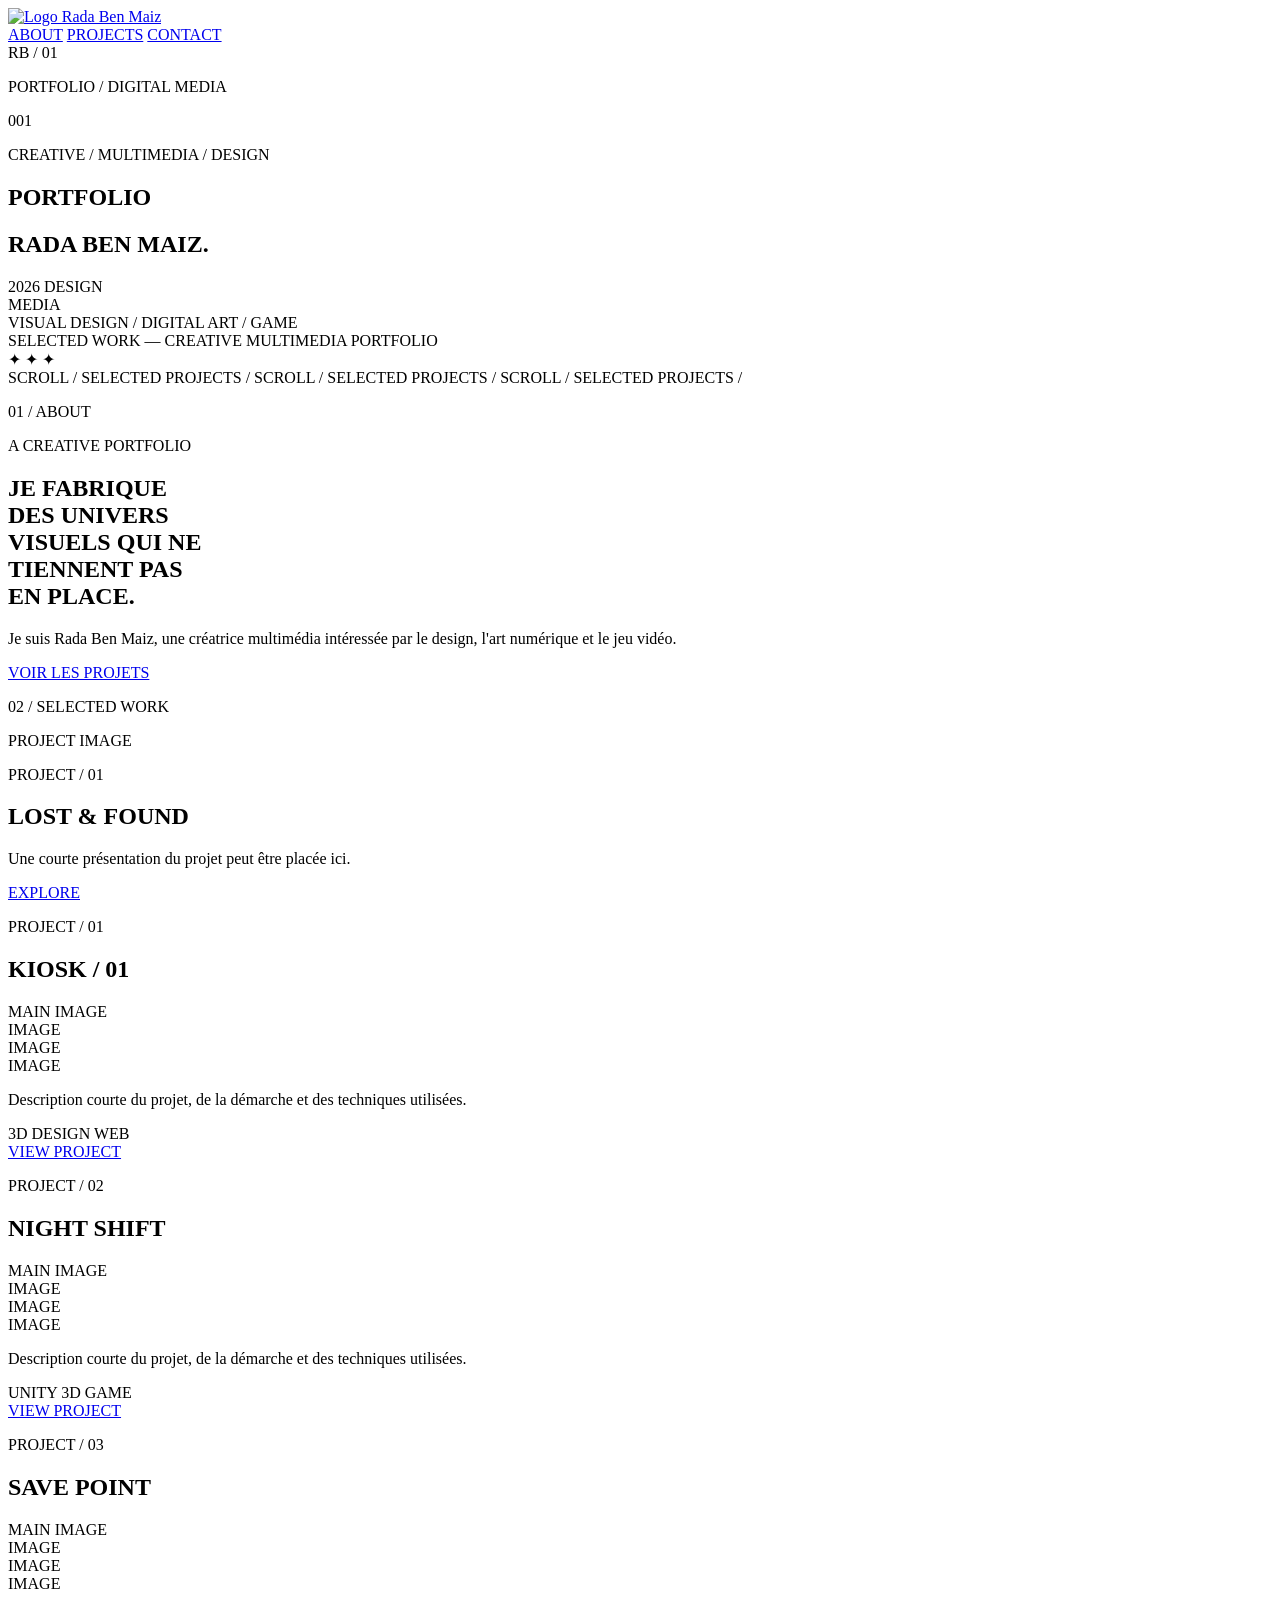
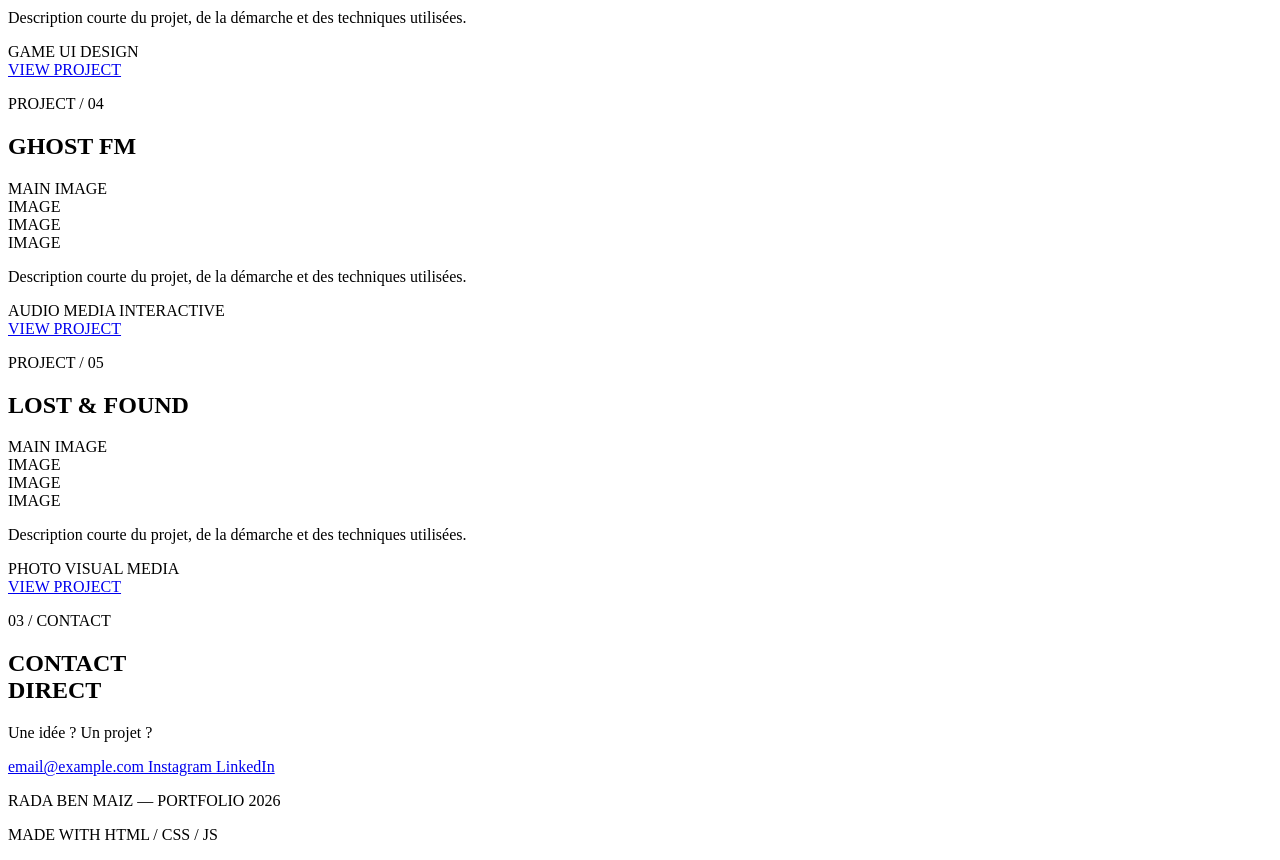
==== commit 699bf61f: "modification du code pour design header et Premiere section" ====
--- a/Fichiers_prog/index.html
+++ b/Fichiers_prog/index.html
@@ -1,7 +1,9 @@
 <!DOCTYPE html>
 <html lang="fr">
+
 <head>
     <meta charset="UTF-8">
+
     <meta name="viewport" content="width=device-width, initial-scale=1.0">
 
     <title>Portfolio — Rada Ben Maiz</title>
@@ -9,329 +11,761 @@
     <!-- Google Fonts -->
     <link rel="preconnect" href="https://fonts.googleapis.com">
     <link rel="preconnect" href="https://fonts.gstatic.com" crossorigin>
-    <link href="https://fonts.googleapis.com/css2?family=Bangers&family=Space+Mono:wght@400;700&display=swap" rel="stylesheet">
-
-    <link rel="stylesheet" href="/Fichiers_prog/portfolio.css">
+
+    <link
+        href="https://fonts.googleapis.com/css2?family=Bangers&family=Permanent+Marker&family=Space+Mono:wght@400;700&display=swap"
+        rel="stylesheet"
+    >
+
+    <!-- CSS -->
+    <link rel="stylesheet" href="css/style.css">
 </head>
 
+
 <body>
 
-    <!-- =========================
+    <!-- ==================================================
          HEADER
-    ========================== -->
+    ================================================== -->
+
     <header class="site-header">
-        <a href="#home" class="logo">R.</a>
-
+
+        <!-- Logo -->
+        <a href="#home" class="site-logo">
+            <img
+                src="assets/logo.png"
+                alt="Logo Rada Ben Maiz"
+            >
+        </a>
+
+
+        <!-- Navigation -->
         <nav class="main-nav">
+
             <a href="#about">ABOUT</a>
+
             <a href="#projects">PROJECTS</a>
+
             <a href="#contact">CONTACT</a>
+
         </nav>
 
-        <span class="header-code">RB_01</span>
+
+        <!-- Petit code à droite -->
+        <span class="header-code">
+            RB / 01
+        </span>
+
     </header>
 
 
-    <main>
+
+    <!-- ==================================================
+         HERO / PORTFOLIO
+    ================================================== -->
+
+    <section id="home" class="portfolio-hero">
+
+
+        <!-- Petit texte en haut -->
+
+        <div class="hero-top">
+
+            <p class="hero-label">
+                PORTFOLIO / DIGITAL MEDIA
+            </p>
+
+            <p class="hero-index">
+                001
+            </p>
+
+        </div>
+
+
+
+        <!-- Titre principal -->
+
+        <div class="hero-title">
+
+            <p class="hero-kicker">
+                CREATIVE / MULTIMEDIA / DESIGN
+            </p>
+
+
+            <h1>
+                PORTFOLIO
+            </h1>
+
+
+            <h2>
+                RADA BEN MAIZ<span>.</span>
+            </h2>
+
+        </div>
+
+
+
+        <!-- Éléments graphiques du bas -->
+
+        <div class="hero-bottom">
+
+
+            <!-- Petit papier blanc -->
+
+            <div class="hero-note">
+
+                <span>
+                    2026
+                </span>
+
+                <span>
+                    DESIGN<br>
+                    MEDIA
+                </span>
+
+            </div>
+
+
+
+            <!-- Bande verte -->
+
+            <div class="hero-green-strip">
+
+                <span>
+                    VISUAL DESIGN / DIGITAL ART / GAME
+                </span>
+
+            </div>
+
+
+
+            <!-- Bande violette -->
+
+            <div class="hero-purple-strip">
+
+                <span>
+                    SELECTED WORK — CREATIVE MULTIMEDIA PORTFOLIO
+                </span>
+
+            </div>
+
+
+
+            <!-- Petites étoiles -->
+
+            <div class="hero-stars">
+
+                <span>✦</span>
+
+                <span>✦</span>
+
+                <span>✦</span>
+
+            </div>
+
+        </div>
+
+    </section>
+
+
+
+    <!-- Transition rose -->
+
+    <div class="hero-transition">
+
+        <span>
+            SCROLL / SELECTED PROJECTS / SCROLL / SELECTED PROJECTS /
+            SCROLL / SELECTED PROJECTS /
+        </span>
+
+    </div>
+
+
+
+    <!-- ==================================================
+         ABOUT
+    ================================================== -->
+
+    <section id="about" class="intro section-pink">
+
+        <p class="small-label">
+            01 / ABOUT
+        </p>
+
+
+        <div class="intro-content">
+
+
+            <div>
+
+                <p class="intro-small">
+                    A CREATIVE PORTFOLIO
+                </p>
+
+
+                <h2>
+                    JE FABRIQUE<br>
+                    DES UNIVERS<br>
+                    VISUELS QUI NE<br>
+                    TIENNENT PAS<br>
+                    EN PLACE.
+                </h2>
+
+            </div>
+
+
+
+            <div class="intro-text">
+
+                <p>
+                    Je suis Rada Ben Maiz, une créatrice multimédia
+                    intéressée par le design, l'art numérique et le jeu vidéo.
+                </p>
+
+
+                <a
+                    href="#projects"
+                    class="button"
+                >
+                    VOIR LES PROJETS
+                </a>
+
+            </div>
+
+        </div>
+
+    </section>
+
+
+
+    <!-- ==================================================
+         FEATURED PROJECT
+    ================================================== -->
+
+    <section class="featured section-dark">
+
+        <p class="small-label">
+            02 / SELECTED WORK
+        </p>
+
+
+        <div class="featured-card">
+
+
+            <div class="image-placeholder">
+
+                <span>
+                    PROJECT IMAGE
+                </span>
+
+            </div>
+
+
+
+            <div class="featured-info">
+
+                <p class="project-number">
+                    PROJECT / 01
+                </p>
+
+
+                <h2>
+                    LOST &amp; FOUND
+                </h2>
+
+
+                <p>
+                    Une courte présentation du projet peut être
+                    placée ici.
+                </p>
+
+
+                <a
+                    href="#projects"
+                    class="button button-green"
+                >
+                    EXPLORE
+                </a>
+
+            </div>
+
+        </div>
+
+    </section>
+
+
+
+    <!-- ==================================================
+         PROJECTS
+    ================================================== -->
+
+    <section id="projects" class="projects">
+
+
 
         <!-- =========================
-             HERO
+             KIOSK
         ========================== -->
-        <section id="home" class="hero section-dark">
-
-            <div class="hero-decoration hero-green"></div>
-
-            <p class="small-label">PORTFOLIO / 2026</p>
-
-            <h1>PORTFOLIO</h1>
-
-            <h2>RADA BEN MAIZ</h2>
-
-            <div class="hero-note">
-                <span>DESIGN</span>
-                <span>MEDIA</span>
-                <span>GAME</span>
-            </div>
-
-            <div class="hero-line"></div>
-
-        </section>
+
+        <article class="project project-green">
+
+
+            <div class="project-header">
+
+                <p class="small-label">
+                    PROJECT / 01
+                </p>
+
+                <h2>
+                    KIOSK / 01
+                </h2>
+
+            </div>
+
+
+
+            <div class="project-main-image image-placeholder">
+
+                <span>
+                    MAIN IMAGE
+                </span>
+
+            </div>
+
+
+
+            <div class="project-gallery">
+
+                <div class="image-placeholder">
+                    <span>IMAGE</span>
+                </div>
+
+                <div class="image-placeholder">
+                    <span>IMAGE</span>
+                </div>
+
+                <div class="image-placeholder">
+                    <span>IMAGE</span>
+                </div>
+
+            </div>
+
+
+
+            <div class="project-description">
+
+                <p>
+                    Description courte du projet, de la démarche
+                    et des techniques utilisées.
+                </p>
+
+
+                <div class="tags">
+
+                    <span>3D</span>
+                    <span>DESIGN</span>
+                    <span>WEB</span>
+
+                </div>
+
+
+                <a
+                    href="#"
+                    class="button button-green"
+                >
+                    VIEW PROJECT
+                </a>
+
+            </div>
+
+        </article>
+
 
 
         <!-- =========================
-             INTRODUCTION
+             NIGHT SHIFT
         ========================== -->
-        <section id="about" class="intro section-pink">
-
-            <p class="small-label">01 / ABOUT</p>
-
-            <div class="intro-content">
-                <div>
-                    <p class="intro-small">A CREATIVE PORTFOLIO</p>
-
-                    <h2>
-                        JE FABRIQUE<br>
-                        DES UNIVERS<br>
-                        VISUELS QUI NE<br>
-                        TIENNENT PAS<br>
-                        EN PLACE.
-                    </h2>
-                </div>
-
-                <div class="intro-text">
-                    <p>
-                        Je suis Rada Ben Maiz, une créatrice multimédia
-                        intéressée par le design, l'art numérique et le jeu vidéo.
-                    </p>
-
-                    <a href="#projects" class="button">VOIR LES PROJETS</a>
-                </div>
-            </div>
-
-        </section>
+
+        <article class="project project-pink">
+
+
+            <div class="project-header">
+
+                <p class="small-label">
+                    PROJECT / 02
+                </p>
+
+                <h2>
+                    NIGHT SHIFT
+                </h2>
+
+            </div>
+
+
+
+            <div class="project-main-image image-placeholder">
+
+                <span>
+                    MAIN IMAGE
+                </span>
+
+            </div>
+
+
+
+            <div class="project-gallery">
+
+                <div class="image-placeholder">
+                    <span>IMAGE</span>
+                </div>
+
+                <div class="image-placeholder">
+                    <span>IMAGE</span>
+                </div>
+
+                <div class="image-placeholder">
+                    <span>IMAGE</span>
+                </div>
+
+            </div>
+
+
+
+            <div class="project-description">
+
+                <p>
+                    Description courte du projet, de la démarche
+                    et des techniques utilisées.
+                </p>
+
+
+                <div class="tags">
+
+                    <span>UNITY</span>
+                    <span>3D</span>
+                    <span>GAME</span>
+
+                </div>
+
+
+                <a
+                    href="#"
+                    class="button button-pink"
+                >
+                    VIEW PROJECT
+                </a>
+
+            </div>
+
+        </article>
+
 
 
         <!-- =========================
-             PROJECT INTRO / FEATURED
+             SAVE POINT
         ========================== -->
-        <section class="featured section-dark">
-
-            <p class="small-label">02 / SELECTED WORK</p>
-
-            <div class="featured-card">
-                <div class="image-placeholder">
-                    <span>PROJECT IMAGE</span>
-                </div>
-
-                <div class="featured-info">
-                    <p class="project-number">PROJECT / 01</p>
-                    <h2>LOST & FOUND</h2>
-                    <p>
-                        Une courte présentation du projet peut être placée ici.
-                    </p>
-
-                    <a href="#projects" class="button button-green">EXPLORE</a>
-                </div>
-            </div>
-
-        </section>
+
+        <article class="project project-green">
+
+
+            <div class="project-header">
+
+                <p class="small-label">
+                    PROJECT / 03
+                </p>
+
+                <h2>
+                    SAVE POINT
+                </h2>
+
+            </div>
+
+
+
+            <div class="project-main-image image-placeholder">
+
+                <span>
+                    MAIN IMAGE
+                </span>
+
+            </div>
+
+
+
+            <div class="project-gallery">
+
+                <div class="image-placeholder">
+                    <span>IMAGE</span>
+                </div>
+
+                <div class="image-placeholder">
+                    <span>IMAGE</span>
+                </div>
+
+                <div class="image-placeholder">
+                    <span>IMAGE</span>
+                </div>
+
+            </div>
+
+
+
+            <div class="project-description">
+
+                <p>
+                    Description courte du projet, de la démarche
+                    et des techniques utilisées.
+                </p>
+
+
+                <div class="tags">
+
+                    <span>GAME</span>
+                    <span>UI</span>
+                    <span>DESIGN</span>
+
+                </div>
+
+
+                <a
+                    href="#"
+                    class="button button-green"
+                >
+                    VIEW PROJECT
+                </a>
+
+            </div>
+
+        </article>
+
 
 
         <!-- =========================
-             PROJECTS
+             GHOST FM
         ========================== -->
-        <section id="projects" class="projects">
-
-            <!-- KIOSK -->
-            <article class="project project-green">
-
-                <div class="project-header">
-                    <p class="small-label">PROJECT / 01</p>
-                    <h2>KIOSK / 01</h2>
-                </div>
-
-                <div class="project-main-image image-placeholder">
-                    <span>MAIN IMAGE</span>
-                </div>
-
-                <div class="project-gallery">
-                    <div class="image-placeholder"><span>IMAGE</span></div>
-                    <div class="image-placeholder"><span>IMAGE</span></div>
-                    <div class="image-placeholder"><span>IMAGE</span></div>
-                </div>
-
-                <div class="project-description">
-                    <p>
-                        Description courte du projet, de la démarche et des
-                        techniques utilisées.
-                    </p>
-
-                    <div class="tags">
-                        <span>3D</span>
-                        <span>DESIGN</span>
-                        <span>WEB</span>
-                    </div>
-
-                    <a href="#" class="button button-green">VIEW PROJECT</a>
-                </div>
-
-            </article>
-
-
-            <!-- NIGHT SHIFT -->
-            <article class="project project-pink">
-
-                <div class="project-header">
-                    <p class="small-label">PROJECT / 02</p>
-                    <h2>NIGHT SHIFT</h2>
-                </div>
-
-                <div class="project-main-image image-placeholder">
-                    <span>MAIN IMAGE</span>
-                </div>
-
-                <div class="project-gallery">
-                    <div class="image-placeholder"><span>IMAGE</span></div>
-                    <div class="image-placeholder"><span>IMAGE</span></div>
-                    <div class="image-placeholder"><span>IMAGE</span></div>
-                </div>
-
-                <div class="project-description">
-                    <p>
-                        Description courte du projet, de la démarche et des
-                        techniques utilisées.
-                    </p>
-
-                    <div class="tags">
-                        <span>UNITY</span>
-                        <span>3D</span>
-                        <span>GAME</span>
-                    </div>
-
-                    <a href="#" class="button button-pink">VIEW PROJECT</a>
-                </div>
-
-            </article>
-
-
-            <!-- SAVE POINT -->
-            <article class="project project-green">
-
-                <div class="project-header">
-                    <p class="small-label">PROJECT / 03</p>
-                    <h2>SAVE POINT</h2>
-                </div>
-
-                <div class="project-main-image image-placeholder">
-                    <span>MAIN IMAGE</span>
-                </div>
-
-                <div class="project-gallery">
-                    <div class="image-placeholder"><span>IMAGE</span></div>
-                    <div class="image-placeholder"><span>IMAGE</span></div>
-                    <div class="image-placeholder"><span>IMAGE</span></div>
-                </div>
-
-                <div class="project-description">
-                    <p>
-                        Description courte du projet, de la démarche et des
-                        techniques utilisées.
-                    </p>
-
-                    <div class="tags">
-                        <span>GAME</span>
-                        <span>UI</span>
-                        <span>DESIGN</span>
-                    </div>
-
-                    <a href="#" class="button button-green">VIEW PROJECT</a>
-                </div>
-
-            </article>
-
-
-            <!-- GHOST FM -->
-            <article class="project project-pink">
-
-                <div class="project-header">
-                    <p class="small-label">PROJECT / 04</p>
-                    <h2>GHOST FM</h2>
-                </div>
-
-                <div class="project-main-image image-placeholder">
-                    <span>MAIN IMAGE</span>
-                </div>
-
-                <div class="project-gallery">
-                    <div class="image-placeholder"><span>IMAGE</span></div>
-                    <div class="image-placeholder"><span>IMAGE</span></div>
-                    <div class="image-placeholder"><span>IMAGE</span></div>
-                </div>
-
-                <div class="project-description">
-                    <p>
-                        Description courte du projet, de la démarche et des
-                        techniques utilisées.
-                    </p>
-
-                    <div class="tags">
-                        <span>AUDIO</span>
-                        <span>MEDIA</span>
-                        <span>INTERACTIVE</span>
-                    </div>
-
-                    <a href="#" class="button button-pink">VIEW PROJECT</a>
-                </div>
-
-            </article>
-
-
-            <!-- LOST & FOUND -->
-            <article class="project project-green">
-
-                <div class="project-header">
-                    <p class="small-label">PROJECT / 05</p>
-                    <h2>LOST & FOUND</h2>
-                </div>
-
-                <div class="project-main-image image-placeholder">
-                    <span>MAIN IMAGE</span>
-                </div>
-
-                <div class="project-gallery">
-                    <div class="image-placeholder"><span>IMAGE</span></div>
-                    <div class="image-placeholder"><span>IMAGE</span></div>
-                    <div class="image-placeholder"><span>IMAGE</span></div>
-                </div>
-
-                <div class="project-description">
-                    <p>
-                        Description courte du projet, de la démarche et des
-                        techniques utilisées.
-                    </p>
-
-                    <div class="tags">
-                        <span>PHOTO</span>
-                        <span>VISUAL</span>
-                        <span>MEDIA</span>
-                    </div>
-
-                    <a href="#" class="button button-green">VIEW PROJECT</a>
-                </div>
-
-            </article>
-
-        </section>
+
+        <article class="project project-pink">
+
+
+            <div class="project-header">
+
+                <p class="small-label">
+                    PROJECT / 04
+                </p>
+
+                <h2>
+                    GHOST FM
+                </h2>
+
+            </div>
+
+
+
+            <div class="project-main-image image-placeholder">
+
+                <span>
+                    MAIN IMAGE
+                </span>
+
+            </div>
+
+
+
+            <div class="project-gallery">
+
+                <div class="image-placeholder">
+                    <span>IMAGE</span>
+                </div>
+
+                <div class="image-placeholder">
+                    <span>IMAGE</span>
+                </div>
+
+                <div class="image-placeholder">
+                    <span>IMAGE</span>
+                </div>
+
+            </div>
+
+
+
+            <div class="project-description">
+
+                <p>
+                    Description courte du projet, de la démarche
+                    et des techniques utilisées.
+                </p>
+
+
+                <div class="tags">
+
+                    <span>AUDIO</span>
+                    <span>MEDIA</span>
+                    <span>INTERACTIVE</span>
+
+                </div>
+
+
+                <a
+                    href="#"
+                    class="button button-pink"
+                >
+                    VIEW PROJECT
+                </a>
+
+            </div>
+
+        </article>
+
 
 
         <!-- =========================
-             CONTACT
+             LOST & FOUND
         ========================== -->
-        <section id="contact" class="contact section-pink">
-
-            <p class="small-label">03 / CONTACT</p>
-
-            <h2>
-                CONTACT<br>
-                DIRECT
-            </h2>
-
-            <div class="contact-box">
-                <p>Une idée ? Un projet ?</p>
-                <a href="mailto:email@example.com">email@example.com</a>
-                <a href="#">Instagram</a>
-                <a href="#">LinkedIn</a>
-            </div>
-
-        </section>
-
-    </main>
-
+
+        <article class="project project-green">
+
+
+            <div class="project-header">
+
+                <p class="small-label">
+                    PROJECT / 05
+                </p>
+
+                <h2>
+                    LOST &amp; FOUND
+                </h2>
+
+            </div>
+
+
+
+            <div class="project-main-image image-placeholder">
+
+                <span>
+                    MAIN IMAGE
+                </span>
+
+            </div>
+
+
+
+            <div class="project-gallery">
+
+                <div class="image-placeholder">
+                    <span>IMAGE</span>
+                </div>
+
+                <div class="image-placeholder">
+                    <span>IMAGE</span>
+                </div>
+
+                <div class="image-placeholder">
+                    <span>IMAGE</span>
+                </div>
+
+            </div>
+
+
+
+            <div class="project-description">
+
+                <p>
+                    Description courte du projet, de la démarche
+                    et des techniques utilisées.
+                </p>
+
+
+                <div class="tags">
+
+                    <span>PHOTO</span>
+                    <span>VISUAL</span>
+                    <span>MEDIA</span>
+
+                </div>
+
+
+                <a
+                    href="#"
+                    class="button button-green"
+                >
+                    VIEW PROJECT
+                </a>
+
+            </div>
+
+        </article>
+
+    </section>
+
+
+
+    <!-- ==================================================
+         CONTACT
+    ================================================== -->
+
+    <section id="contact" class="contact section-pink">
+
+        <p class="small-label">
+            03 / CONTACT
+        </p>
+
+
+        <h2>
+            CONTACT<br>
+            DIRECT
+        </h2>
+
+
+        <div class="contact-box">
+
+            <p>
+                Une idée ? Un projet ?
+            </p>
+
+
+            <a href="mailto:email@example.com">
+                email@example.com
+            </a>
+
+
+            <a href="#">
+                Instagram
+            </a>
+
+
+            <a href="#">
+                LinkedIn
+            </a>
+
+        </div>
+
+    </section>
+
+
+
+    <!-- ==================================================
+         FOOTER
+    ================================================== -->
 
     <footer class="site-footer">
-        <p>RADA BEN MAIZ — PORTFOLIO 2026</p>
-        <p>MADE WITH HTML / CSS / JS</p>
+
+        <p>
+            RADA BEN MAIZ — PORTFOLIO 2026
+        </p>
+
+
+        <p>
+            MADE WITH HTML / CSS / JS
+        </p>
+
     </footer>
 
+
+
+    <!-- JavaScript -->
+    <script src="js/main.js"></script>
+
 </body>
+
 </html>
